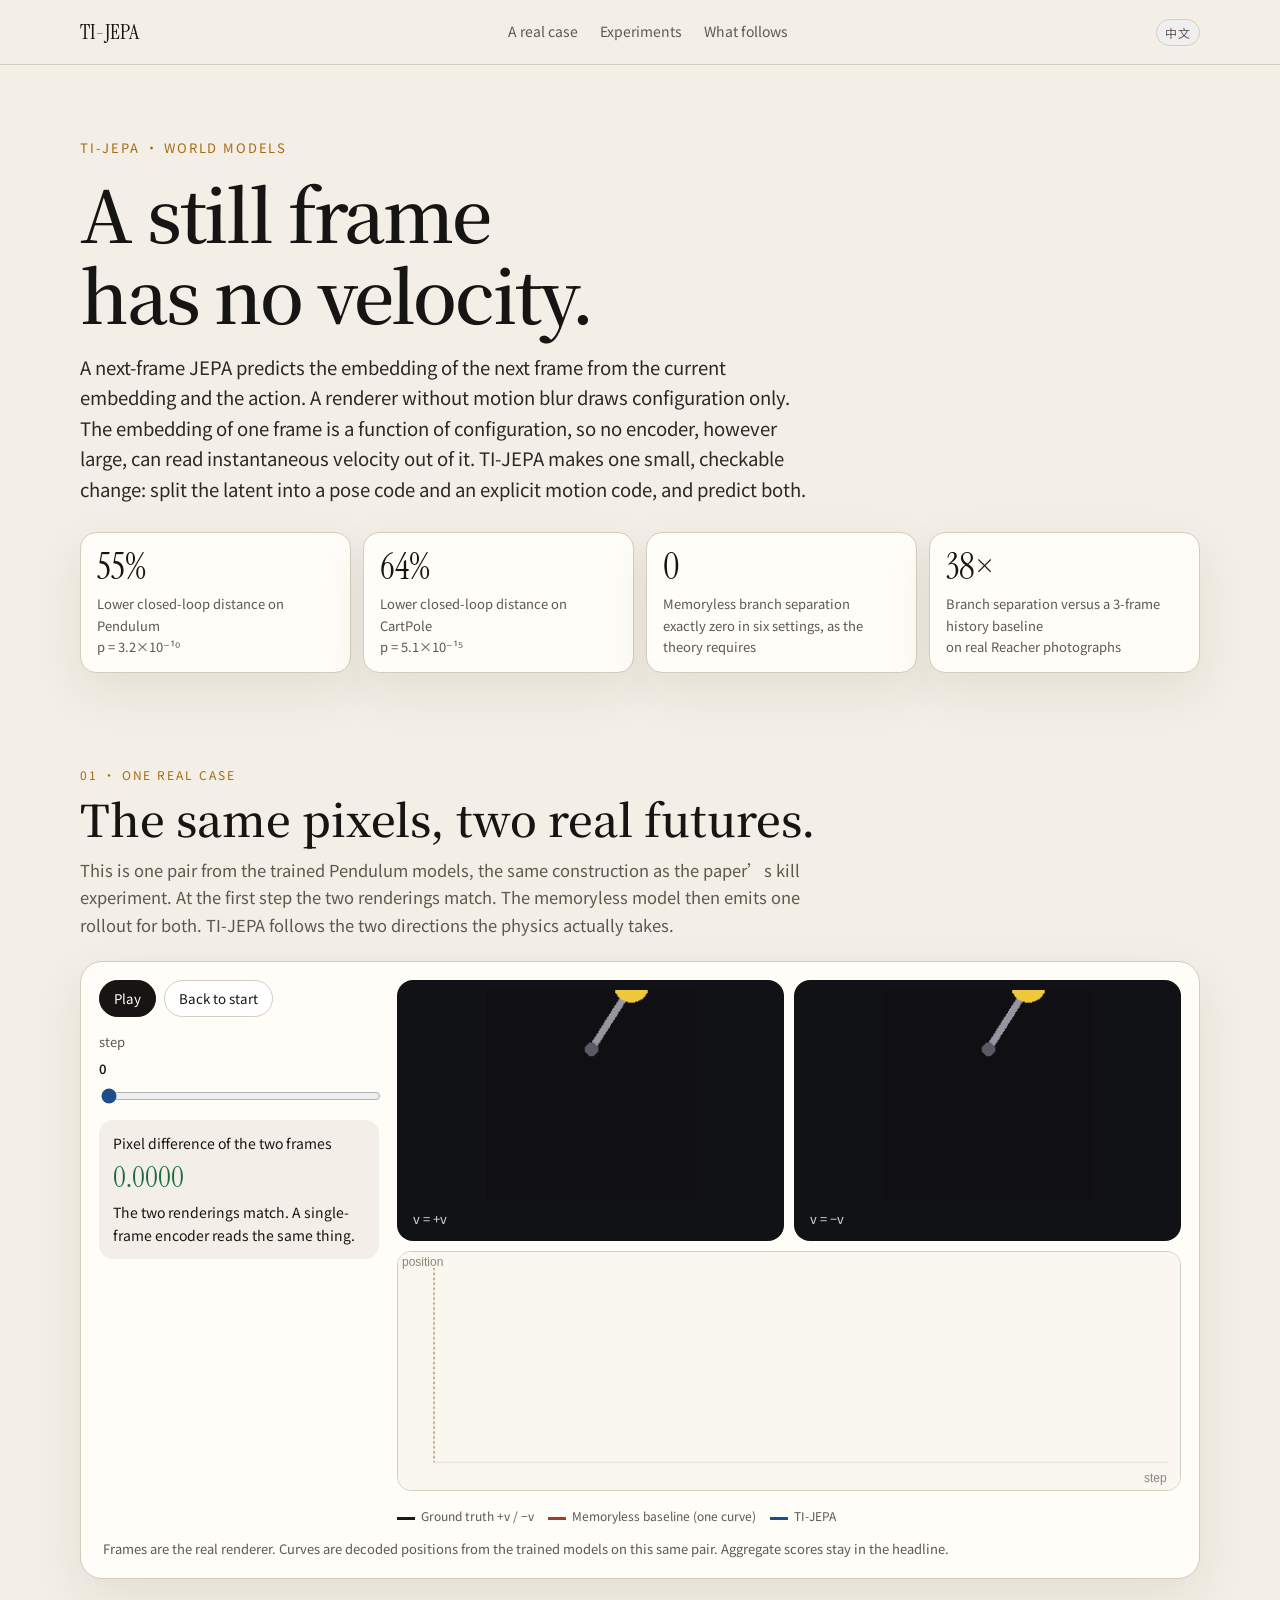
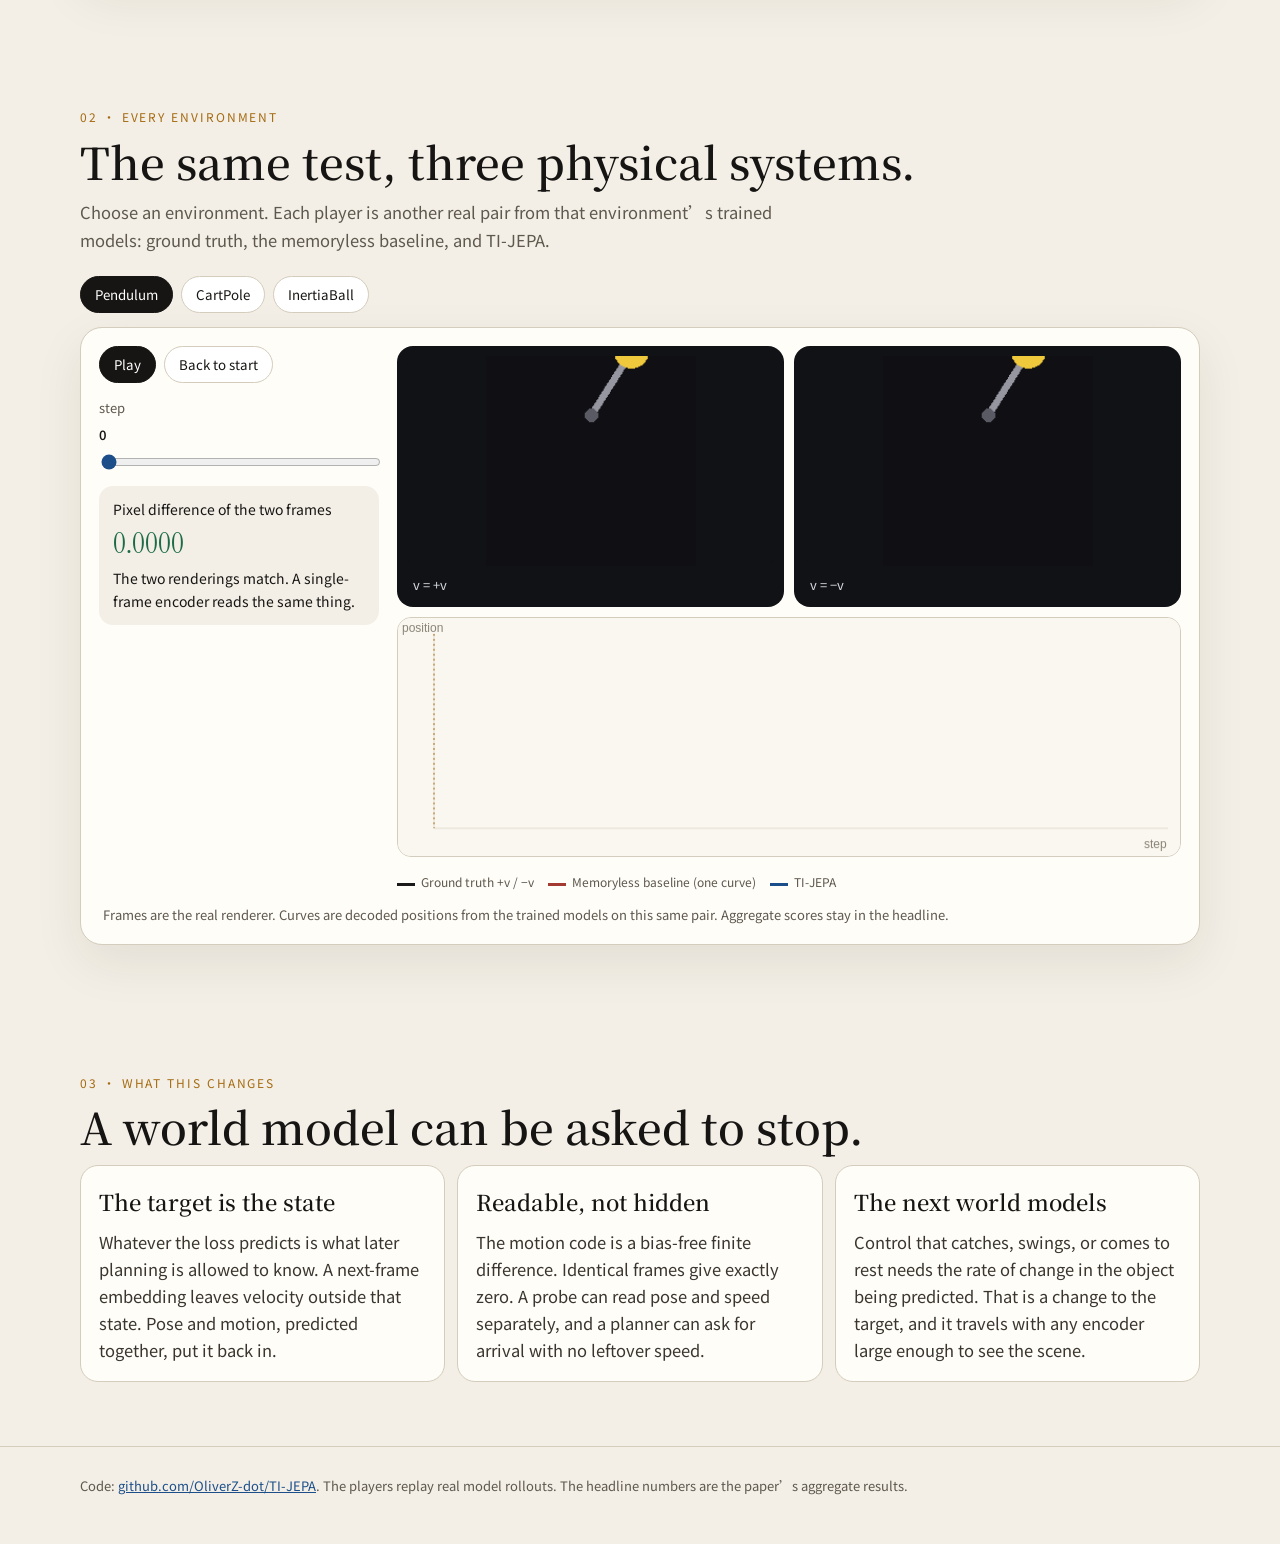
==== index.html @ 225d153f "TI-JEPA project page" ====
<!DOCTYPE html>
<html lang="en">
<head>
  <meta charset="utf-8" />
  <meta name="viewport" content="width=device-width, initial-scale=1" />
  <title>TI-JEPA · A still frame has no velocity</title>
  <meta name="description" content="A single-frame JEPA target cannot carry instantaneous velocity. TI-JEPA splits the latent into a pose code and an explicit motion code." />
  <link rel="preconnect" href="https://fonts.googleapis.com" />
  <link rel="preconnect" href="https://fonts.gstatic.com" crossorigin />
  <link href="https://fonts.googleapis.com/css2?family=Instrument+Serif&family=Noto+Sans+SC:wght@400;500;600&family=Noto+Serif+SC:wght@500;600&display=swap" rel="stylesheet" />
  <link rel="stylesheet" href="styles.css" />
  <link rel="icon" href="data:image/svg+xml,%3Csvg xmlns='http://www.w3.org/2000/svg' viewBox='0 0 32 32'%3E%3Crect fill='%23101216' width='32' height='32' rx='6'/%3E%3Ccircle cx='20' cy='18' r='4' fill='%23e7b008'/%3E%3Cpath d='M10 8 L20 18' stroke='%23d7dde4' stroke-width='2'/%3E%3C/svg%3E" />
</head>
<body>
  <header class="nav">
    <div class="wrap nav-inner">
      <a class="brand" href="#top">TI<span>-</span>JEPA</a>
      <nav class="nav-links">
        <a href="#case" data-i18n="navCase">A real case</a>
        <a href="#experiments" data-i18n="navExp">Experiments</a>
        <a href="#future" data-i18n="navFuture">What follows</a>
      </nav>
      <button class="anon" id="lang" type="button">中文</button>
    </div>
  </header>

  <main id="top">
    <div class="wrap hero">
      <p class="kicker" data-i18n="kicker">TI-JEPA · world models</p>
      <h1 data-i18n="h1">A still frame<br />has no velocity.</h1>
      <p class="lede" data-i18n="lede">A next-frame JEPA predicts the embedding of the next frame from the current embedding and the action. A renderer without motion blur draws configuration only. The embedding of one frame is a function of configuration, so no encoder, however large, can read instantaneous velocity out of it. TI-JEPA makes one small, checkable change: split the latent into a pose code and an explicit motion code, and predict both.</p>
      <div class="stats">
        <div class="stat"><b>55%</b><span data-i18n="s1">Lower closed-loop distance on Pendulum<br />p = 3.2×10⁻¹⁰</span></div>
        <div class="stat"><b>64%</b><span data-i18n="s2">Lower closed-loop distance on CartPole<br />p = 5.1×10⁻¹⁵</span></div>
        <div class="stat"><b>0</b><span data-i18n="s3">Memoryless branch separation<br />exactly zero in six settings, as the theory requires</span></div>
        <div class="stat"><b>38×</b><span data-i18n="s4">Branch separation versus a 3-frame history baseline<br />on real Reacher photographs</span></div>
      </div>
    </div>

    <section id="case">
      <div class="wrap">
        <p class="sec-label" data-i18n="caseKicker">01 · One real case</p>
        <h2 data-i18n="caseTitle">The same pixels, two real futures.</h2>
        <p class="sub" data-i18n="caseSub">This is one pair from the trained Pendulum models, the same construction as the paper’s kill experiment. At the first step the two renderings match. The memoryless model then emits one rollout for both. TI-JEPA follows the two directions the physics actually takes.</p>
        <div id="featured"></div>
      </div>
    </section>

    <section id="experiments">
      <div class="wrap">
        <p class="sec-label" data-i18n="expKicker">02 · Every environment</p>
        <h2 data-i18n="expTitle">The same test, three physical systems.</h2>
        <p class="sub" data-i18n="expSub">Choose an environment. Each player is another real pair from that environment’s trained models: ground truth, the memoryless baseline, and TI-JEPA.</p>
        <div class="tabs" id="env-tabs" role="tablist"></div>
        <div id="picker"></div>
      </div>
    </section>

    <section id="future">
      <div class="wrap">
        <p class="sec-label" data-i18n="futKicker">03 · What this changes</p>
        <h2 data-i18n="futTitle">A world model can be asked to stop.</h2>
        <div class="cards">
          <article class="card">
            <h3 data-i18n="f1t">The target is the state</h3>
            <p data-i18n="f1b">Whatever the loss predicts is what later planning is allowed to know. A next-frame embedding leaves velocity outside that state. Pose and motion, predicted together, put it back in.</p>
          </article>
          <article class="card">
            <h3 data-i18n="f2t">Readable, not hidden</h3>
            <p data-i18n="f2b">The motion code is a bias-free finite difference. Identical frames give exactly zero. A probe can read pose and speed separately, and a planner can ask for arrival with no leftover speed.</p>
          </article>
          <article class="card">
            <h3 data-i18n="f3t">The next world models</h3>
            <p data-i18n="f3b">Control that catches, swings, or comes to rest needs the rate of change in the object being predicted. That is a change to the target, and it travels with any encoder large enough to see the scene.</p>
          </article>
        </div>
      </div>
    </section>
  </main>

  <footer>
    <div class="wrap" data-i18n="foot">Code: <a href="https://github.com/OliverZ-dot/TI-JEPA">github.com/OliverZ-dot/TI-JEPA</a>. The players replay real model rollouts. The headline numbers are the paper's aggregate results.</div>
  </footer>
  <script src="site.js"></script>
</body>
</html>
---- styles.css ----
:root {
  --bg: #f3efe6;
  --bg-2: #e8e2d4;
  --ink: #161513;
  --muted: #5e584e;
  --line: #d4ccbc;
  --paper: #fffdf8;
  --blue: #1c4f8a;
  --blue-soft: #e6eef7;
  --red: #a33b32;
  --red-soft: #f8ebe8;
  --gold: #a56b12;
  --frame: #101216;
  --ok: #1d6b45;
  --shadow: 0 18px 50px rgba(40, 32, 18, 0.08);
  --serif: "Noto Serif SC", "Songti SC", "Source Han Serif SC", serif;
  --sans: "Noto Sans SC", "PingFang SC", "Source Han Sans SC", sans-serif;
  --num: "Instrument Serif", "Noto Serif SC", serif;
}

* { box-sizing: border-box; }
html { scroll-behavior: smooth; }
body {
  margin: 0;
  background:
    radial-gradient(1200px 500px at 80% -10%, rgba(197, 148, 58, 0.16), transparent 55%),
    var(--bg);
  color: var(--ink);
  font-family: var(--sans);
  font-size: 16.5px;
  line-height: 1.65;
}
img { max-width: 100%; display: block; }
button, input { font-family: inherit; }
a { color: var(--blue); }

.wrap { width: min(1120px, calc(100% - 40px)); margin: 0 auto; }
.nav {
  position: sticky; top: 0; z-index: 20;
  backdrop-filter: blur(14px);
  background: rgba(243, 239, 230, 0.86);
  border-bottom: 1px solid var(--line);
}
.nav-inner { display: flex; align-items: center; justify-content: space-between; height: 64px; }
.brand { font-family: var(--num); font-size: 22px; letter-spacing: 0.01em; color: var(--ink); text-decoration: none; }
.brand span { color: var(--gold); }
.nav-links { display: flex; gap: 22px; }
.nav-links a { color: var(--muted); text-decoration: none; font-size: 14px; }
.nav-links a:hover { color: var(--ink); }
.anon {
  font-size: 12px; letter-spacing: 0.08em; text-transform: uppercase;
  color: var(--muted); border: 1px solid var(--line); padding: 4px 8px; border-radius: 999px;
}

.hero { padding: 72px 0 28px; }
.kicker { color: var(--gold); font-size: 13px; letter-spacing: 0.14em; text-transform: uppercase; margin: 0 0 14px; }
h1 {
  font-family: var(--serif); font-weight: 560; font-size: clamp(40px, 6vw, 72px);
  line-height: 1.12; letter-spacing: -0.03em; margin: 0 0 18px;
}
.lede { max-width: 740px; font-size: 18.5px; color: #2c2924; margin: 0 0 28px; }
.stats { display: grid; grid-template-columns: repeat(4, 1fr); gap: 12px; }
.stat {
  background: var(--paper); border: 1px solid var(--line); border-radius: 16px; padding: 16px 16px 14px;
  box-shadow: var(--shadow);
}
.stat b { display: block; font-family: var(--num); font-size: 36px; font-weight: 500; line-height: 1; }
.stat span { display: block; margin-top: 8px; color: var(--muted); font-size: 13px; }

section { padding: 64px 0; }
.sec-label { font-size: 12px; letter-spacing: 0.16em; text-transform: uppercase; color: var(--gold); margin: 0 0 8px; }
h2 { font-family: var(--serif); font-size: clamp(30px, 4vw, 44px); line-height: 1.2; margin: 0 0 12px; font-weight: 560; }
.sub { color: var(--muted); max-width: 720px; margin: 0 0 22px; }

.panel {
  background: var(--paper); border: 1px solid var(--line); border-radius: 22px;
  box-shadow: var(--shadow); padding: 18px;
}
.demo-grid { display: grid; grid-template-columns: 280px 1fr; gap: 18px; }
.controls { display: flex; flex-direction: column; gap: 14px; }
label.slider { display: flex; flex-direction: column; gap: 6px; font-size: 13px; color: var(--muted); }
label.slider strong { color: var(--ink); font-weight: 560; }
input[type="range"] { width: 100%; accent-color: var(--blue); }
.row-btns { display: flex; gap: 8px; flex-wrap: wrap; }
button.btn {
  border: 1px solid var(--line); background: #fff; color: var(--ink);
  border-radius: 999px; padding: 8px 14px; cursor: pointer;
}
button.btn.primary { background: var(--ink); color: #fff; border-color: var(--ink); }
button.btn:hover { transform: translateY(-1px); }
.readout {
  background: var(--bg); border-radius: 14px; padding: 12px 14px; font-size: 14px;
}
.readout b { font-family: var(--num); font-size: 28px; font-weight: 500; }
.readout .zero { color: var(--ok); }
.readout .hot { color: var(--red); }
.frames { display: grid; grid-template-columns: 1fr 1fr; gap: 10px; }
.frame-card { background: var(--frame); border-radius: 16px; padding: 10px 10px 12px; color: #d5d8de; }
.frame-card p { margin: 8px 6px 0; font-size: 13px; }
canvas.pend, img.shot { width: 100%; height: 210px; object-fit: contain; display: block; border-radius: 10px; background: #101216; }
canvas.chart { margin-top: 10px; }
canvas.chart { width: 100%; height: 240px; background: #faf7f1; border-radius: 14px; border: 1px solid var(--line); }
.legend { display: flex; gap: 14px; flex-wrap: wrap; font-size: 12px; color: var(--muted); margin-top: 8px; }
.swatch { width: 18px; height: 3px; display: inline-block; margin-right: 6px; vertical-align: middle; }
.note { font-size: 13px; color: var(--muted); margin: 12px 4px 0; }

.cards { display: grid; grid-template-columns: repeat(3, 1fr); gap: 12px; }
.card { background: var(--paper); border: 1px solid var(--line); border-radius: 18px; padding: 18px 18px 16px; }
.card h3 { margin: 0 0 8px; font-family: var(--serif); font-size: 22px; font-weight: 560; }
.card p { margin: 0; color: #3a362f; }
.quote {
  margin: 18px 0 0; padding: 18px 20px; border-left: 3px solid var(--gold);
  background: rgba(255, 253, 248, 0.7); font-family: var(--serif); font-size: 20px; line-height: 1.45;
}

.split { display: grid; grid-template-columns: 1.1fr 0.9fr; gap: 18px; align-items: start; }
.formula {
  font-family: var(--num); font-size: 22px; background: var(--ink); color: #f6f1e7;
  border-radius: 16px; padding: 16px 18px; margin: 0 0 12px;
}
.mini-poses { display: grid; grid-template-columns: repeat(3, 1fr); gap: 8px; }
canvas.pose { width: 100%; height: 120px; background: #101216; border-radius: 12px; }
.toggle { display: flex; align-items: center; gap: 8px; font-size: 14px; }

.plan-grid { display: grid; grid-template-columns: repeat(3, 1fr); gap: 10px; }
.plan-card { border: 1px solid var(--line); border-radius: 16px; overflow: hidden; background: #fff; }
.plan-card header { display: flex; justify-content: space-between; align-items: baseline; padding: 10px 12px 0; }
.plan-card header b { font-size: 14px; }
.plan-card header span { font-family: var(--num); font-size: 26px; }
canvas.plan { width: 100%; height: 180px; display: block; }
.meters { display: grid; grid-template-columns: repeat(3, 1fr); gap: 10px; margin-top: 12px; }
.meter { height: 8px; background: var(--bg-2); border-radius: 99px; overflow: hidden; }
.meter i { display: block; height: 100%; width: 0%; background: var(--blue); }
.meter.bad i { background: var(--red); }
.meter.mid i { background: var(--gold); }

.tabs { display: flex; gap: 8px; flex-wrap: wrap; margin-bottom: 14px; }
.tabs button { border-radius: 999px; }
.tabs button[aria-pressed="true"] { background: var(--ink); color: #fff; border-color: var(--ink); }
.env-layout { display: grid; grid-template-columns: 320px 1fr; gap: 16px; }
.env-stats { display: grid; gap: 8px; }
.env-stat { display: flex; justify-content: space-between; gap: 12px; border-bottom: 1px solid var(--line); padding: 8px 0; font-size: 14px; }
.env-stat b { font-family: var(--num); font-size: 22px; font-weight: 500; }
.figure { background: #fff; border: 1px solid var(--line); border-radius: 16px; padding: 8px; }
.figure figcaption { font-size: 13px; color: var(--muted); padding: 8px 6px 4px; }

.table-wrap { overflow-x: auto; border: 1px solid var(--line); border-radius: 16px; background: #fff; }
table { width: 100%; border-collapse: collapse; font-size: 14px; }
th, td { text-align: right; padding: 10px 12px; border-bottom: 1px solid var(--line); }
th:first-child, td:first-child { text-align: left; }
th { font-weight: 560; color: var(--muted); font-size: 12px; letter-spacing: 0.04em; }
td.good { color: var(--blue); font-weight: 600; }
tr.active { background: var(--blue-soft); }

.limits { display: grid; grid-template-columns: 1.4fr 1fr; gap: 16px; }
footer {
  border-top: 1px solid var(--line); padding: 28px 0 48px; color: var(--muted); font-size: 13px;
}

@media (max-width: 900px) {
  .stats, .cards, .plan-grid, .meters, .demo-grid, .split, .env-layout, .limits { grid-template-columns: 1fr; }
  .nav-links { display: none; }
  .hero { padding-top: 36px; }
}
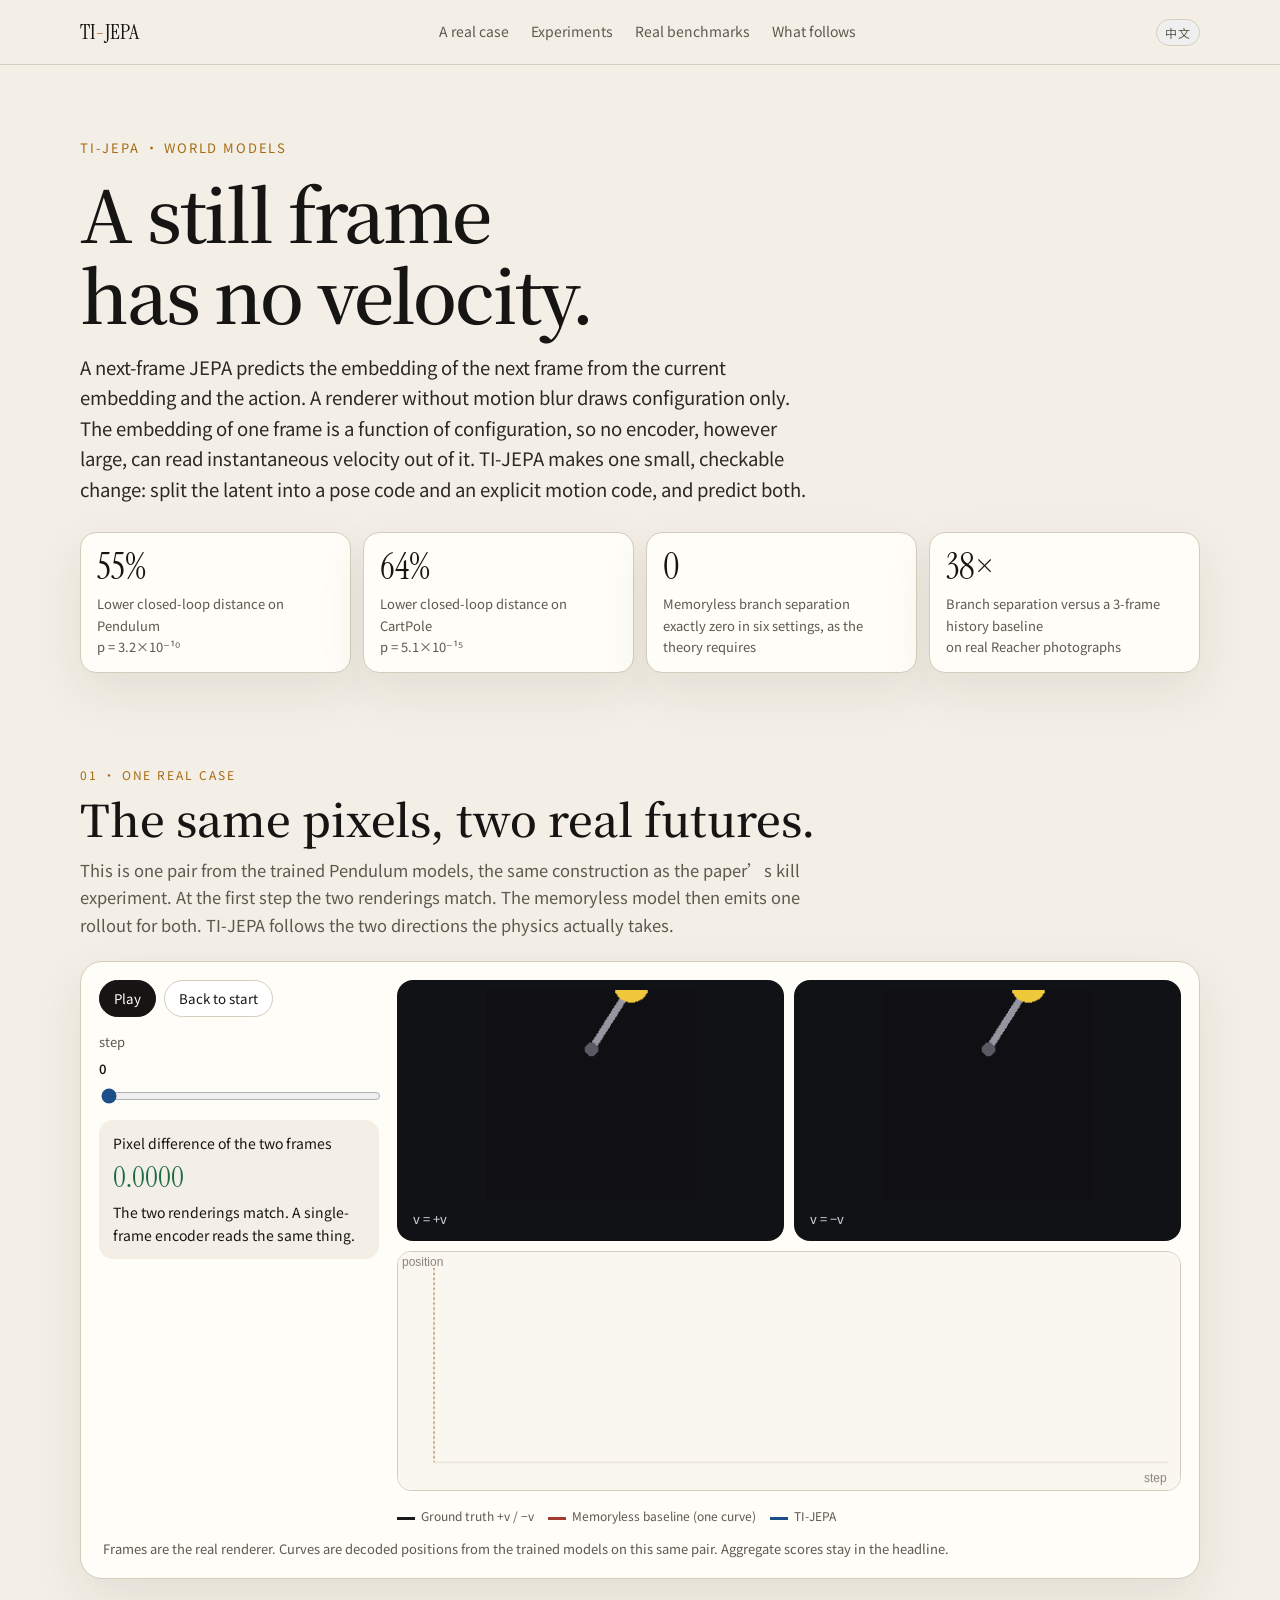
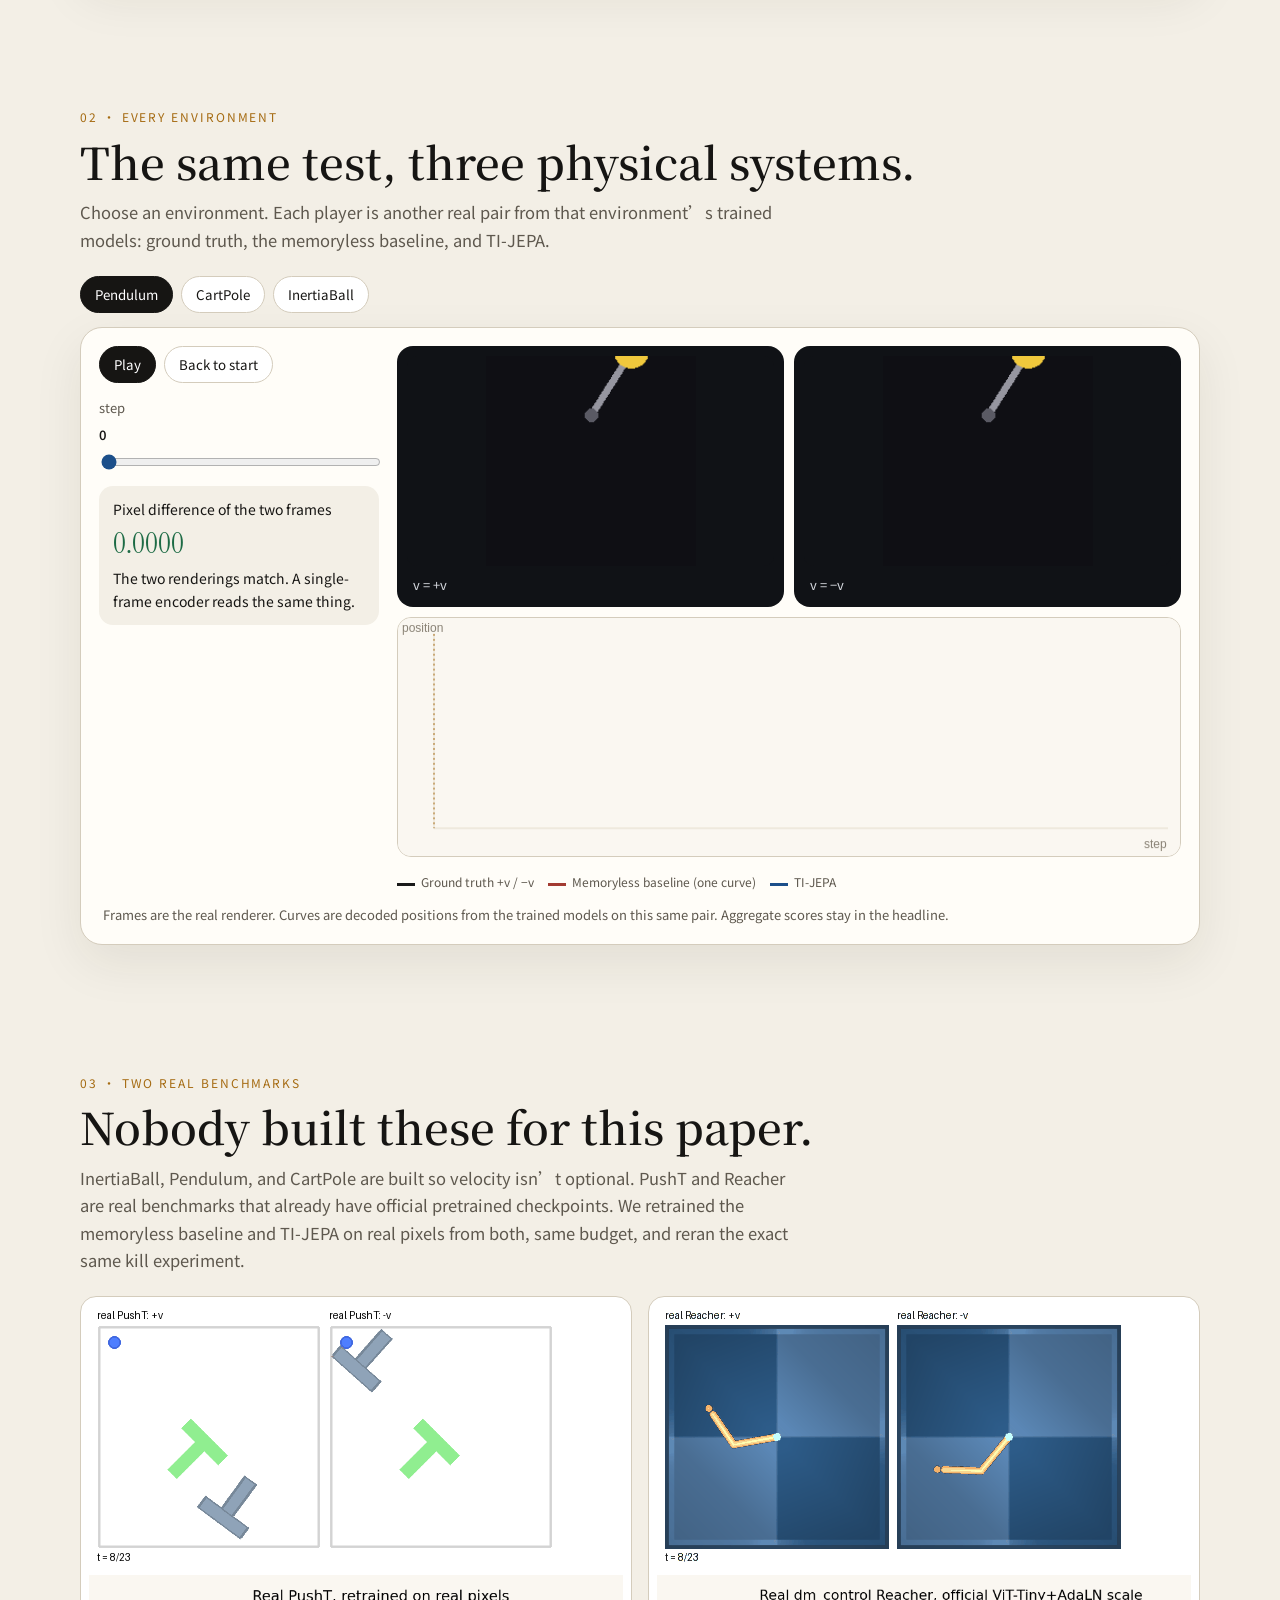
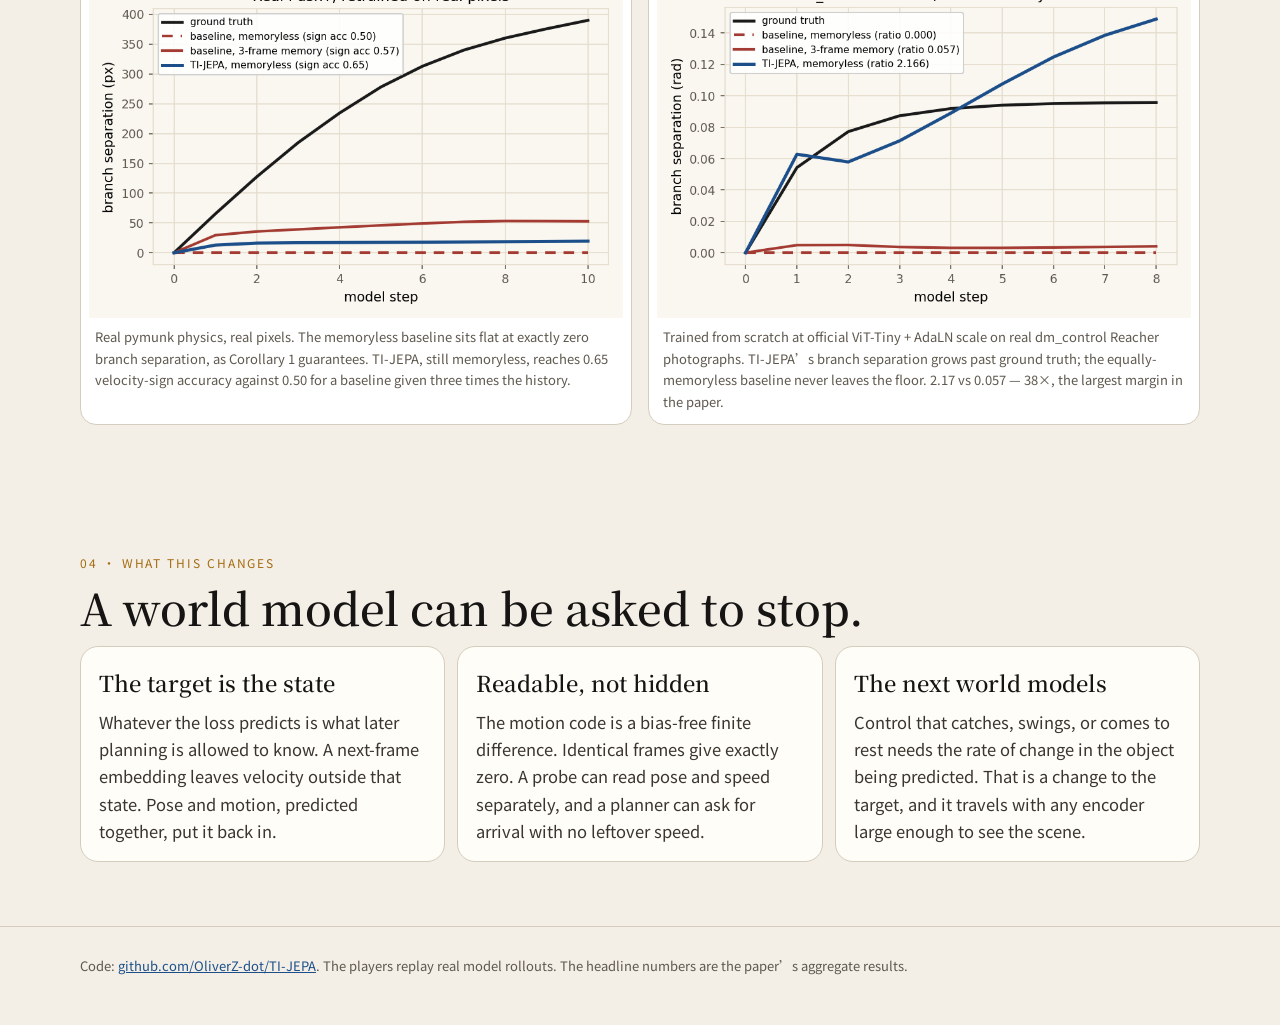
==== commit 6aa9d521: "Add a real-benchmarks section: PushT and Reacher, retrained on real pixels, same kill experiment, re" ====
--- a/index.html
+++ b/index.html
@@ -18,6 +18,7 @@
       <nav class="nav-links">
         <a href="#case" data-i18n="navCase">A real case</a>
         <a href="#experiments" data-i18n="navExp">Experiments</a>
+        <a href="#real-benchmarks" data-i18n="navReal">Real benchmarks</a>
         <a href="#future" data-i18n="navFuture">What follows</a>
       </nav>
       <button class="anon" id="lang" type="button">中文</button>
@@ -56,9 +57,29 @@
       </div>
     </section>
 
+    <section id="real-benchmarks">
+      <div class="wrap">
+        <p class="sec-label" data-i18n="realKicker">03 · Two real benchmarks</p>
+        <h2 data-i18n="realTitle">Nobody built these for this paper.</h2>
+        <p class="sub" data-i18n="realSub">InertiaBall, Pendulum, and CartPole are built so velocity isn't optional. PushT and Reacher are real benchmarks that already have official pretrained checkpoints. We retrained the memoryless baseline and TI-JEPA on real pixels from both, same budget, and reran the exact same kill experiment.</p>
+        <div class="bench-grid">
+          <figure class="figure">
+            <img src="assets/pusht_real_kill_demo.gif" alt="Real PushT, identical frame at t=0, opposite initial velocity" />
+            <img src="assets/pusht_real_branch_sep_chart.png" alt="Real PushT branch-separation chart" style="margin-top:10px" />
+            <figcaption data-i18n="pushtCap">Real pymunk physics, real pixels. The memoryless baseline sits flat at exactly zero branch separation, as Corollary 1 guarantees. TI-JEPA, still memoryless, reaches 0.65 velocity-sign accuracy against 0.50 for a baseline given three times the history.</figcaption>
+          </figure>
+          <figure class="figure">
+            <img src="assets/reacher_real_kill_demo.gif" alt="Real dm_control Reacher, identical frame at t=0, opposite initial joint velocity" />
+            <img src="assets/reacher_real_branch_sep_chart.png" alt="Real Reacher branch-separation chart" style="margin-top:10px" />
+            <figcaption data-i18n="reacherCap">Trained from scratch at official ViT-Tiny + AdaLN scale on real dm_control Reacher photographs. TI-JEPA's branch separation grows past ground truth; the equally-memoryless baseline never leaves the floor. 2.17 vs 0.057 — 38×, the largest margin in the paper.</figcaption>
+          </figure>
+        </div>
+      </div>
+    </section>
+
     <section id="future">
       <div class="wrap">
-        <p class="sec-label" data-i18n="futKicker">03 · What this changes</p>
+        <p class="sec-label" data-i18n="futKicker">04 · What this changes</p>
         <h2 data-i18n="futTitle">A world model can be asked to stop.</h2>
         <div class="cards">
           <article class="card">
--- a/styles.css
+++ b/styles.css
@@ -141,8 +141,9 @@
 .env-stats { display: grid; gap: 8px; }
 .env-stat { display: flex; justify-content: space-between; gap: 12px; border-bottom: 1px solid var(--line); padding: 8px 0; font-size: 14px; }
 .env-stat b { font-family: var(--num); font-size: 22px; font-weight: 500; }
-.figure { background: #fff; border: 1px solid var(--line); border-radius: 16px; padding: 8px; }
+.figure { background: #fff; border: 1px solid var(--line); border-radius: 16px; padding: 8px; margin: 0; }
 .figure figcaption { font-size: 13px; color: var(--muted); padding: 8px 6px 4px; }
+.bench-grid { display: grid; grid-template-columns: repeat(2, 1fr); gap: 16px; }
 
 .table-wrap { overflow-x: auto; border: 1px solid var(--line); border-radius: 16px; background: #fff; }
 table { width: 100%; border-collapse: collapse; font-size: 14px; }
@@ -158,7 +159,7 @@
 }
 
 @media (max-width: 900px) {
-  .stats, .cards, .plan-grid, .meters, .demo-grid, .split, .env-layout, .limits { grid-template-columns: 1fr; }
+  .stats, .cards, .plan-grid, .meters, .demo-grid, .split, .env-layout, .limits, .bench-grid { grid-template-columns: 1fr; }
   .nav-links { display: none; }
   .hero { padding-top: 36px; }
 }
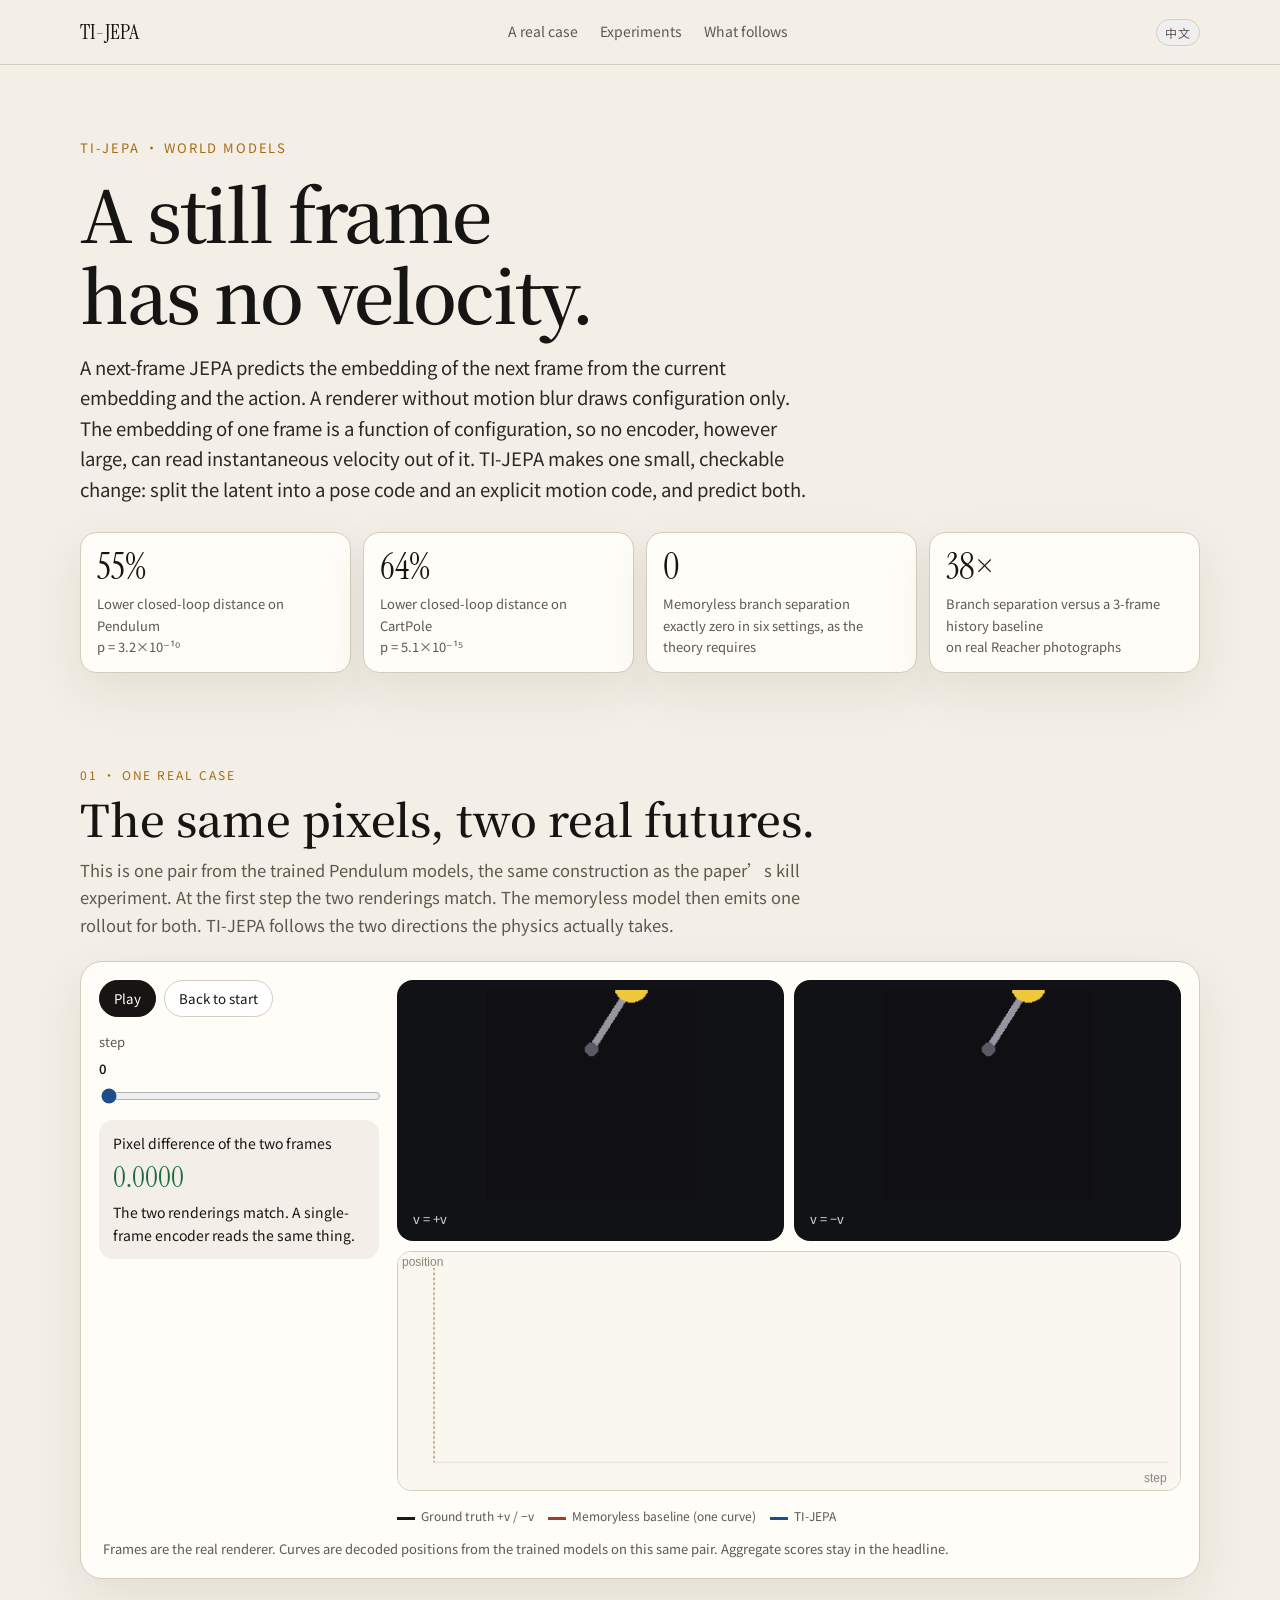
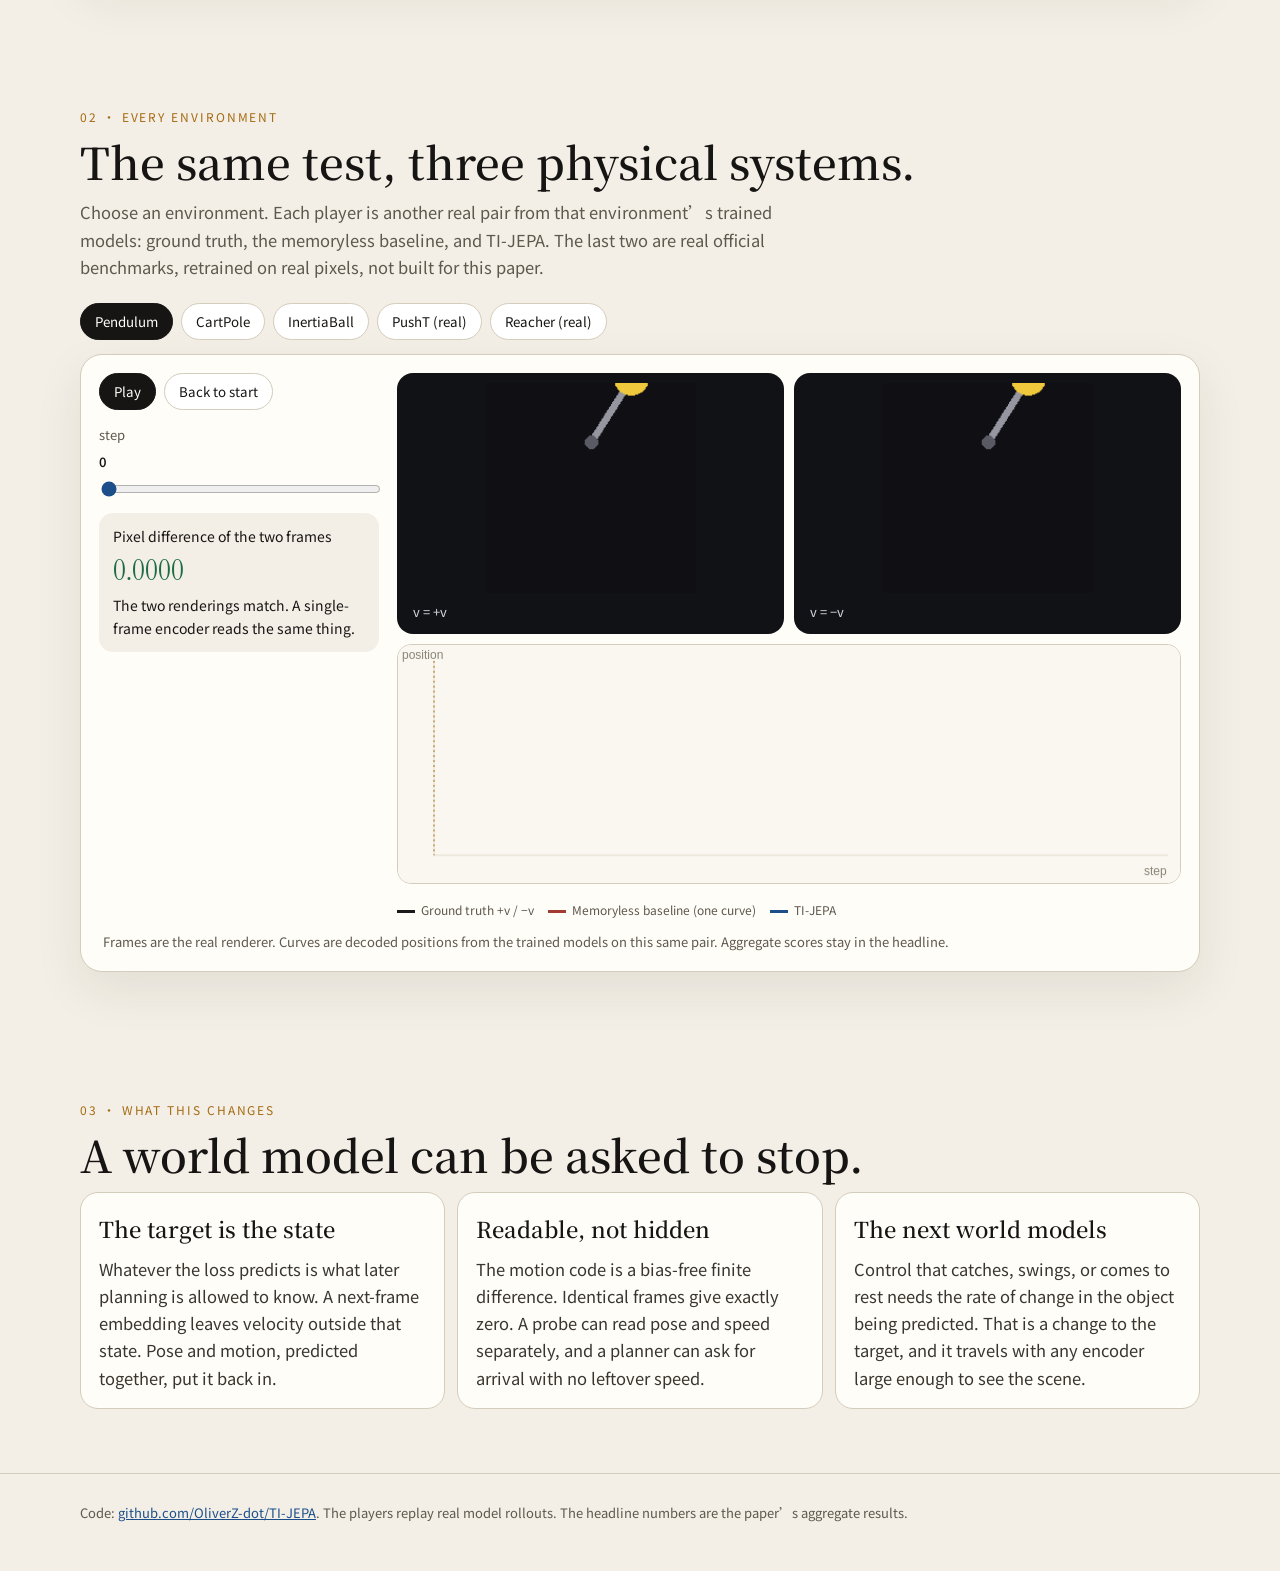
==== commit 2bd056fa: "Fold PushT/Reacher into the Experiments tab picker instead of a separate section; fix the PushT char" ====
--- a/index.html
+++ b/index.html
@@ -18,7 +18,6 @@
       <nav class="nav-links">
         <a href="#case" data-i18n="navCase">A real case</a>
         <a href="#experiments" data-i18n="navExp">Experiments</a>
-        <a href="#real-benchmarks" data-i18n="navReal">Real benchmarks</a>
         <a href="#future" data-i18n="navFuture">What follows</a>
       </nav>
       <button class="anon" id="lang" type="button">中文</button>
@@ -51,35 +50,15 @@
       <div class="wrap">
         <p class="sec-label" data-i18n="expKicker">02 · Every environment</p>
         <h2 data-i18n="expTitle">The same test, three physical systems.</h2>
-        <p class="sub" data-i18n="expSub">Choose an environment. Each player is another real pair from that environment’s trained models: ground truth, the memoryless baseline, and TI-JEPA.</p>
+        <p class="sub" data-i18n="expSub">Choose an environment. Each player is another real pair from that environment’s trained models: ground truth, the memoryless baseline, and TI-JEPA. The last two are real official benchmarks, retrained on real pixels, not built for this paper.</p>
         <div class="tabs" id="env-tabs" role="tablist"></div>
         <div id="picker"></div>
       </div>
     </section>
 
-    <section id="real-benchmarks">
-      <div class="wrap">
-        <p class="sec-label" data-i18n="realKicker">03 · Two real benchmarks</p>
-        <h2 data-i18n="realTitle">Nobody built these for this paper.</h2>
-        <p class="sub" data-i18n="realSub">InertiaBall, Pendulum, and CartPole are built so velocity isn't optional. PushT and Reacher are real benchmarks that already have official pretrained checkpoints. We retrained the memoryless baseline and TI-JEPA on real pixels from both, same budget, and reran the exact same kill experiment.</p>
-        <div class="bench-grid">
-          <figure class="figure">
-            <img src="assets/pusht_real_kill_demo.gif" alt="Real PushT, identical frame at t=0, opposite initial velocity" />
-            <img src="assets/pusht_real_branch_sep_chart.png" alt="Real PushT branch-separation chart" style="margin-top:10px" />
-            <figcaption data-i18n="pushtCap">Real pymunk physics, real pixels. The memoryless baseline sits flat at exactly zero branch separation, as Corollary 1 guarantees. TI-JEPA, still memoryless, reaches 0.65 velocity-sign accuracy against 0.50 for a baseline given three times the history.</figcaption>
-          </figure>
-          <figure class="figure">
-            <img src="assets/reacher_real_kill_demo.gif" alt="Real dm_control Reacher, identical frame at t=0, opposite initial joint velocity" />
-            <img src="assets/reacher_real_branch_sep_chart.png" alt="Real Reacher branch-separation chart" style="margin-top:10px" />
-            <figcaption data-i18n="reacherCap">Trained from scratch at official ViT-Tiny + AdaLN scale on real dm_control Reacher photographs. TI-JEPA's branch separation grows past ground truth; the equally-memoryless baseline never leaves the floor. 2.17 vs 0.057 — 38×, the largest margin in the paper.</figcaption>
-          </figure>
-        </div>
-      </div>
-    </section>
-
     <section id="future">
       <div class="wrap">
-        <p class="sec-label" data-i18n="futKicker">04 · What this changes</p>
+        <p class="sec-label" data-i18n="futKicker">03 · What this changes</p>
         <h2 data-i18n="futTitle">A world model can be asked to stop.</h2>
         <div class="cards">
           <article class="card">
--- a/styles.css
+++ b/styles.css
@@ -143,7 +143,6 @@
 .env-stat b { font-family: var(--num); font-size: 22px; font-weight: 500; }
 .figure { background: #fff; border: 1px solid var(--line); border-radius: 16px; padding: 8px; margin: 0; }
 .figure figcaption { font-size: 13px; color: var(--muted); padding: 8px 6px 4px; }
-.bench-grid { display: grid; grid-template-columns: repeat(2, 1fr); gap: 16px; }
 
 .table-wrap { overflow-x: auto; border: 1px solid var(--line); border-radius: 16px; background: #fff; }
 table { width: 100%; border-collapse: collapse; font-size: 14px; }
@@ -159,7 +158,7 @@
 }
 
 @media (max-width: 900px) {
-  .stats, .cards, .plan-grid, .meters, .demo-grid, .split, .env-layout, .limits, .bench-grid { grid-template-columns: 1fr; }
+  .stats, .cards, .plan-grid, .meters, .demo-grid, .split, .env-layout, .limits { grid-template-columns: 1fr; }
   .nav-links { display: none; }
   .hero { padding-top: 36px; }
 }
